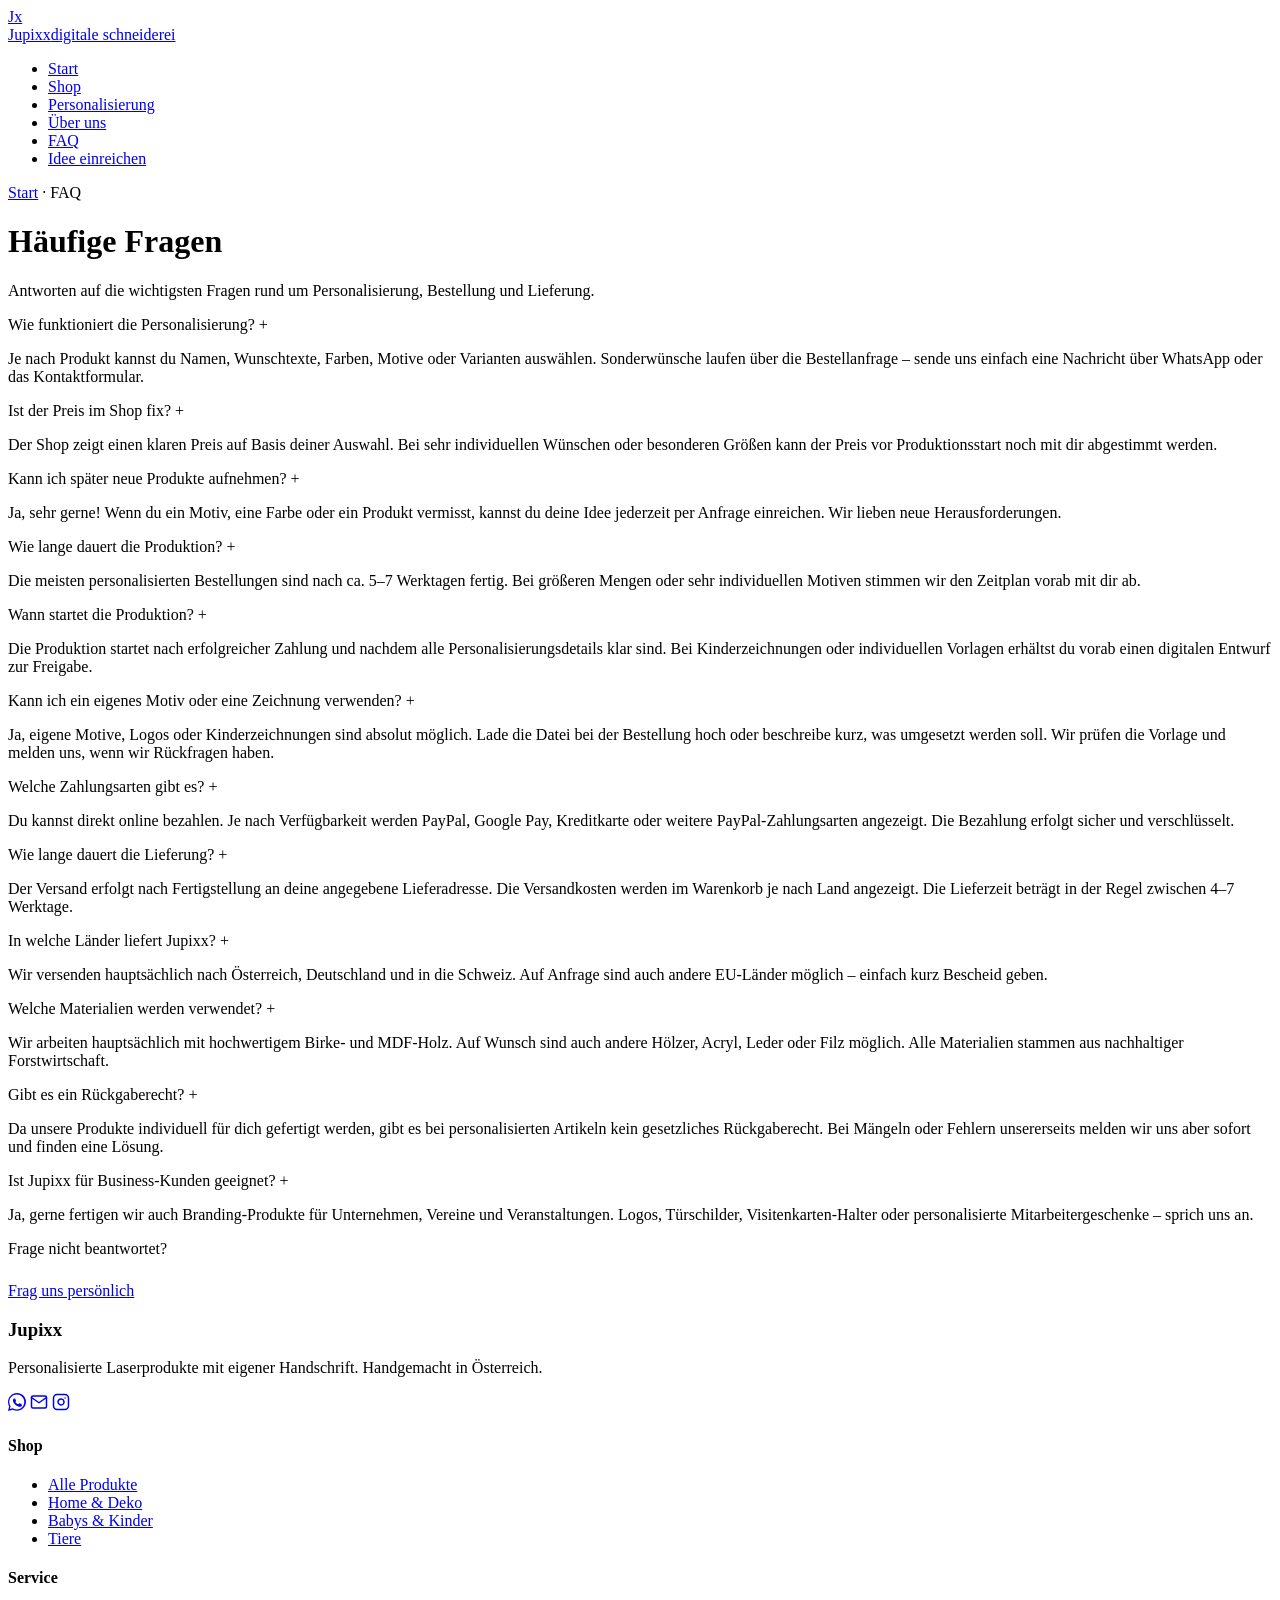
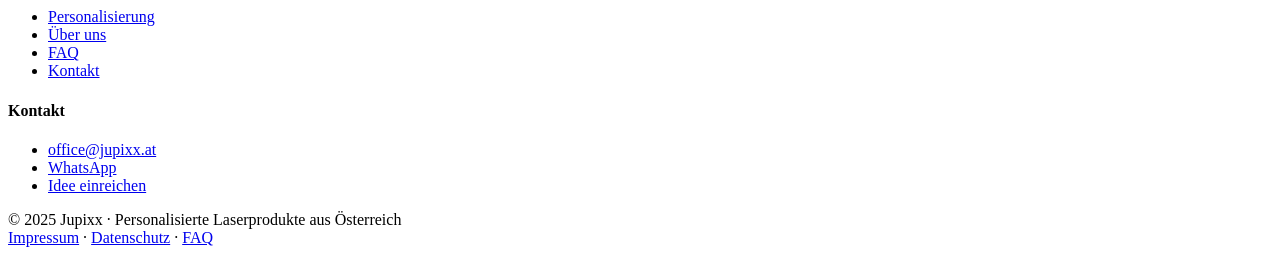
==== faq.html @ 0c846caf "Add files via upload" ====
<!DOCTYPE html>
<html lang="de">
<head>
  <meta charset="UTF-8">
  <meta name="viewport" content="width=device-width, initial-scale=1.0">
  <title>FAQ · Jupixx | Häufige Fragen</title>
  <meta name="description" content="Häufig gestellte Fragen zu Jupixx: Personalisierung, Lieferzeit, Zahlung, Materialien und mehr.">
  <meta name="theme-color" content="#2A1F18">
  <link rel="preconnect" href="https://fonts.googleapis.com">
  <link rel="preconnect" href="https://fonts.gstatic.com" crossorigin>
  <link href="https://fonts.googleapis.com/css2?family=Playfair+Display:wght@400;500;600;700&family=Inter:wght@300;400;500;600;700&family=Caveat:wght@400;500;600;700&display=swap" rel="stylesheet">
  <link rel="stylesheet" href="css/style.css">
  <link rel="icon" type="image/svg+xml" href="data:image/svg+xml,%3Csvg xmlns='http://www.w3.org/2000/svg' viewBox='0 0 64 64'%3E%3Crect width='64' height='64' rx='14' fill='%233D2817'/%3E%3Ctext x='50%25' y='54%25' font-family='Georgia,serif' font-size='32' font-weight='700' fill='%23F5EFE6' text-anchor='middle' dominant-baseline='middle'%3EJx%3C/text%3E%3C/svg%3E">
</head>
<body>

  <nav class="navbar">
    <div class="nav-container">
      <a href="index.html" class="nav-logo">
        <div class="nav-logo-mark">Jx</div>
        <div class="nav-logo-text"><span>Jupixx</span><span class="nav-logo-tag">digitale schneiderei</span></div>
      </a>
      <div class="nav-toggle"><span></span><span></span><span></span></div>
      <ul class="nav-links">
        <li><a href="index.html">Start</a></li>
        <li><a href="shop.html">Shop</a></li>
        <li><a href="personalisierung.html">Personalisierung</a></li>
        <li><a href="ueber-uns.html">Über uns</a></li>
        <li><a href="faq.html" class="active">FAQ</a></li>
        <li><a href="kontakt.html" class="nav-cta">Idee einreichen</a></li>
      </ul>
    </div>
  </nav>

  <header class="page-header">
    <div class="container">
      <div class="breadcrumb"><a href="index.html">Start</a> · <span>FAQ</span></div>
      <h1>Häufige Fragen</h1>
      <p class="lead">Antworten auf die wichtigsten Fragen rund um Personalisierung, Bestellung und Lieferung.</p>
    </div>
  </header>

  <section>
    <div class="container-sm">
      <div class="faq-list">

        <div class="faq-item active reveal">
          <div class="faq-question">
            <span>Wie funktioniert die Personalisierung?</span>
            <span class="faq-icon">+</span>
          </div>
          <div class="faq-answer">
            <p>Je nach Produkt kannst du Namen, Wunschtexte, Farben, Motive oder Varianten auswählen. Sonderwünsche laufen über die Bestellanfrage – sende uns einfach eine Nachricht über WhatsApp oder das Kontaktformular.</p>
          </div>
        </div>

        <div class="faq-item reveal">
          <div class="faq-question">
            <span>Ist der Preis im Shop fix?</span>
            <span class="faq-icon">+</span>
          </div>
          <div class="faq-answer">
            <p>Der Shop zeigt einen klaren Preis auf Basis deiner Auswahl. Bei sehr individuellen Wünschen oder besonderen Größen kann der Preis vor Produktionsstart noch mit dir abgestimmt werden.</p>
          </div>
        </div>

        <div class="faq-item reveal">
          <div class="faq-question">
            <span>Kann ich später neue Produkte aufnehmen?</span>
            <span class="faq-icon">+</span>
          </div>
          <div class="faq-answer">
            <p>Ja, sehr gerne! Wenn du ein Motiv, eine Farbe oder ein Produkt vermisst, kannst du deine Idee jederzeit per Anfrage einreichen. Wir lieben neue Herausforderungen.</p>
          </div>
        </div>

        <div class="faq-item reveal">
          <div class="faq-question">
            <span>Wie lange dauert die Produktion?</span>
            <span class="faq-icon">+</span>
          </div>
          <div class="faq-answer">
            <p>Die meisten personalisierten Bestellungen sind nach ca. 5–7 Werktagen fertig. Bei größeren Mengen oder sehr individuellen Motiven stimmen wir den Zeitplan vorab mit dir ab.</p>
          </div>
        </div>

        <div class="faq-item reveal">
          <div class="faq-question">
            <span>Wann startet die Produktion?</span>
            <span class="faq-icon">+</span>
          </div>
          <div class="faq-answer">
            <p>Die Produktion startet nach erfolgreicher Zahlung und nachdem alle Personalisierungsdetails klar sind. Bei Kinderzeichnungen oder individuellen Vorlagen erhältst du vorab einen digitalen Entwurf zur Freigabe.</p>
          </div>
        </div>

        <div class="faq-item reveal">
          <div class="faq-question">
            <span>Kann ich ein eigenes Motiv oder eine Zeichnung verwenden?</span>
            <span class="faq-icon">+</span>
          </div>
          <div class="faq-answer">
            <p>Ja, eigene Motive, Logos oder Kinderzeichnungen sind absolut möglich. Lade die Datei bei der Bestellung hoch oder beschreibe kurz, was umgesetzt werden soll. Wir prüfen die Vorlage und melden uns, wenn wir Rückfragen haben.</p>
          </div>
        </div>

        <div class="faq-item reveal">
          <div class="faq-question">
            <span>Welche Zahlungsarten gibt es?</span>
            <span class="faq-icon">+</span>
          </div>
          <div class="faq-answer">
            <p>Du kannst direkt online bezahlen. Je nach Verfügbarkeit werden PayPal, Google Pay, Kreditkarte oder weitere PayPal-Zahlungsarten angezeigt. Die Bezahlung erfolgt sicher und verschlüsselt.</p>
          </div>
        </div>

        <div class="faq-item reveal">
          <div class="faq-question">
            <span>Wie lange dauert die Lieferung?</span>
            <span class="faq-icon">+</span>
          </div>
          <div class="faq-answer">
            <p>Der Versand erfolgt nach Fertigstellung an deine angegebene Lieferadresse. Die Versandkosten werden im Warenkorb je nach Land angezeigt. Die Lieferzeit beträgt in der Regel zwischen 4–7 Werktage.</p>
          </div>
        </div>

        <div class="faq-item reveal">
          <div class="faq-question">
            <span>In welche Länder liefert Jupixx?</span>
            <span class="faq-icon">+</span>
          </div>
          <div class="faq-answer">
            <p>Wir versenden hauptsächlich nach Österreich, Deutschland und in die Schweiz. Auf Anfrage sind auch andere EU-Länder möglich – einfach kurz Bescheid geben.</p>
          </div>
        </div>

        <div class="faq-item reveal">
          <div class="faq-question">
            <span>Welche Materialien werden verwendet?</span>
            <span class="faq-icon">+</span>
          </div>
          <div class="faq-answer">
            <p>Wir arbeiten hauptsächlich mit hochwertigem Birke- und MDF-Holz. Auf Wunsch sind auch andere Hölzer, Acryl, Leder oder Filz möglich. Alle Materialien stammen aus nachhaltiger Forstwirtschaft.</p>
          </div>
        </div>

        <div class="faq-item reveal">
          <div class="faq-question">
            <span>Gibt es ein Rückgaberecht?</span>
            <span class="faq-icon">+</span>
          </div>
          <div class="faq-answer">
            <p>Da unsere Produkte individuell für dich gefertigt werden, gibt es bei personalisierten Artikeln kein gesetzliches Rückgaberecht. Bei Mängeln oder Fehlern unsererseits melden wir uns aber sofort und finden eine Lösung.</p>
          </div>
        </div>

        <div class="faq-item reveal">
          <div class="faq-question">
            <span>Ist Jupixx für Business-Kunden geeignet?</span>
            <span class="faq-icon">+</span>
          </div>
          <div class="faq-answer">
            <p>Ja, gerne fertigen wir auch Branding-Produkte für Unternehmen, Vereine und Veranstaltungen. Logos, Türschilder, Visitenkarten-Halter oder personalisierte Mitarbeitergeschenke – sprich uns an.</p>
          </div>
        </div>

      </div>

      <div class="text-center mt-3">
        <p style="margin-bottom: 1.5rem;">Frage nicht beantwortet?</p>
        <a href="kontakt.html" class="btn btn-primary btn-icon">Frag uns persönlich</a>
      </div>
    </div>
  </section>

  <footer class="footer">
    <div class="container">
      <div class="footer-grid">
        <div class="footer-brand">
          <h3>Jupixx</h3>
          <p>Personalisierte Laserprodukte mit eigener Handschrift. Handgemacht in Österreich.</p>
          <div class="footer-social">
            <a href="https://wa.me/436706566867" aria-label="WhatsApp" target="_blank" rel="noopener"><svg width="18" height="18" viewBox="0 0 24 24" fill="currentColor"><path d="M17.5 14.5c-.3-.1-1.7-.8-1.9-.9-.3-.1-.5-.1-.7.1-.2.3-.7.9-.9 1.1-.2.2-.3.2-.6.1-1.5-.7-2.5-1.3-3.5-3-.3-.4.3-.4.8-1.3.1-.2 0-.4 0-.5 0-.1-.7-1.6-.9-2.2-.2-.5-.5-.5-.7-.5-.2 0-.4 0-.6 0-.2 0-.5.1-.8.4-.3.3-1 1-1 2.4 0 1.4 1 2.8 1.2 3 .1.2 2.1 3.2 5.1 4.5.7.3 1.3.5 1.7.6.7.2 1.3.2 1.8.1.6-.1 1.7-.7 1.9-1.4.2-.7.2-1.2.2-1.4-.1-.2-.3-.2-.5-.3zM12 0C5.4 0 0 5.4 0 12c0 2.1.5 4.1 1.5 5.9L0 24l6.3-1.6c1.7.9 3.7 1.4 5.7 1.4 6.6 0 12-5.4 12-12S18.6 0 12 0zm0 22c-1.9 0-3.7-.5-5.3-1.4l-.4-.2-3.9 1 1-3.8-.2-.4c-1-1.6-1.5-3.4-1.5-5.2 0-5.5 4.5-10 10-10 5.5 0 10 4.5 10 10s-4.5 10-10 10z"/></svg></a>
            <a href="mailto:office@jupixx.at" aria-label="E-Mail"><svg width="18" height="18" viewBox="0 0 24 24" fill="none" stroke="currentColor" stroke-width="2" stroke-linecap="round" stroke-linejoin="round"><path d="M4 4h16c1.1 0 2 .9 2 2v12c0 1.1-.9 2-2 2H4c-1.1 0-2-.9-2-2V6c0-1.1.9-2 2-2z"/><polyline points="22,6 12,13 2,6"/></svg></a>
            <a href="#" aria-label="Instagram"><svg width="18" height="18" viewBox="0 0 24 24" fill="none" stroke="currentColor" stroke-width="2" stroke-linecap="round" stroke-linejoin="round"><rect x="2" y="2" width="20" height="20" rx="5" ry="5"/><path d="M16 11.37A4 4 0 1 1 12.63 8 4 4 0 0 1 16 11.37z"/><line x1="17.5" y1="6.5" x2="17.51" y2="6.5"/></svg></a>
          </div>
        </div>
        <div><h4>Shop</h4><ul><li><a href="shop.html">Alle Produkte</a></li><li><a href="shop.html">Home & Deko</a></li><li><a href="shop.html">Babys & Kinder</a></li><li><a href="shop.html">Tiere</a></li></ul></div>
        <div><h4>Service</h4><ul><li><a href="personalisierung.html">Personalisierung</a></li><li><a href="ueber-uns.html">Über uns</a></li><li><a href="faq.html">FAQ</a></li><li><a href="kontakt.html">Kontakt</a></li></ul></div>
        <div><h4>Kontakt</h4><ul><li><a href="mailto:office@jupixx.at">office@jupixx.at</a></li><li><a href="https://wa.me/436706566867" target="_blank" rel="noopener">WhatsApp</a></li><li><a href="kontakt.html">Idee einreichen</a></li></ul></div>
      </div>
      <div class="footer-bottom">
        <div>© 2025 Jupixx · Personalisierte Laserprodukte aus Österreich</div>
        <div><a href="#">Impressum</a> · <a href="#">Datenschutz</a> · <a href="faq.html">FAQ</a></div>
      </div>
    </div>
  </footer>

  <script src="js/main.js"></script>
</body>
</html>
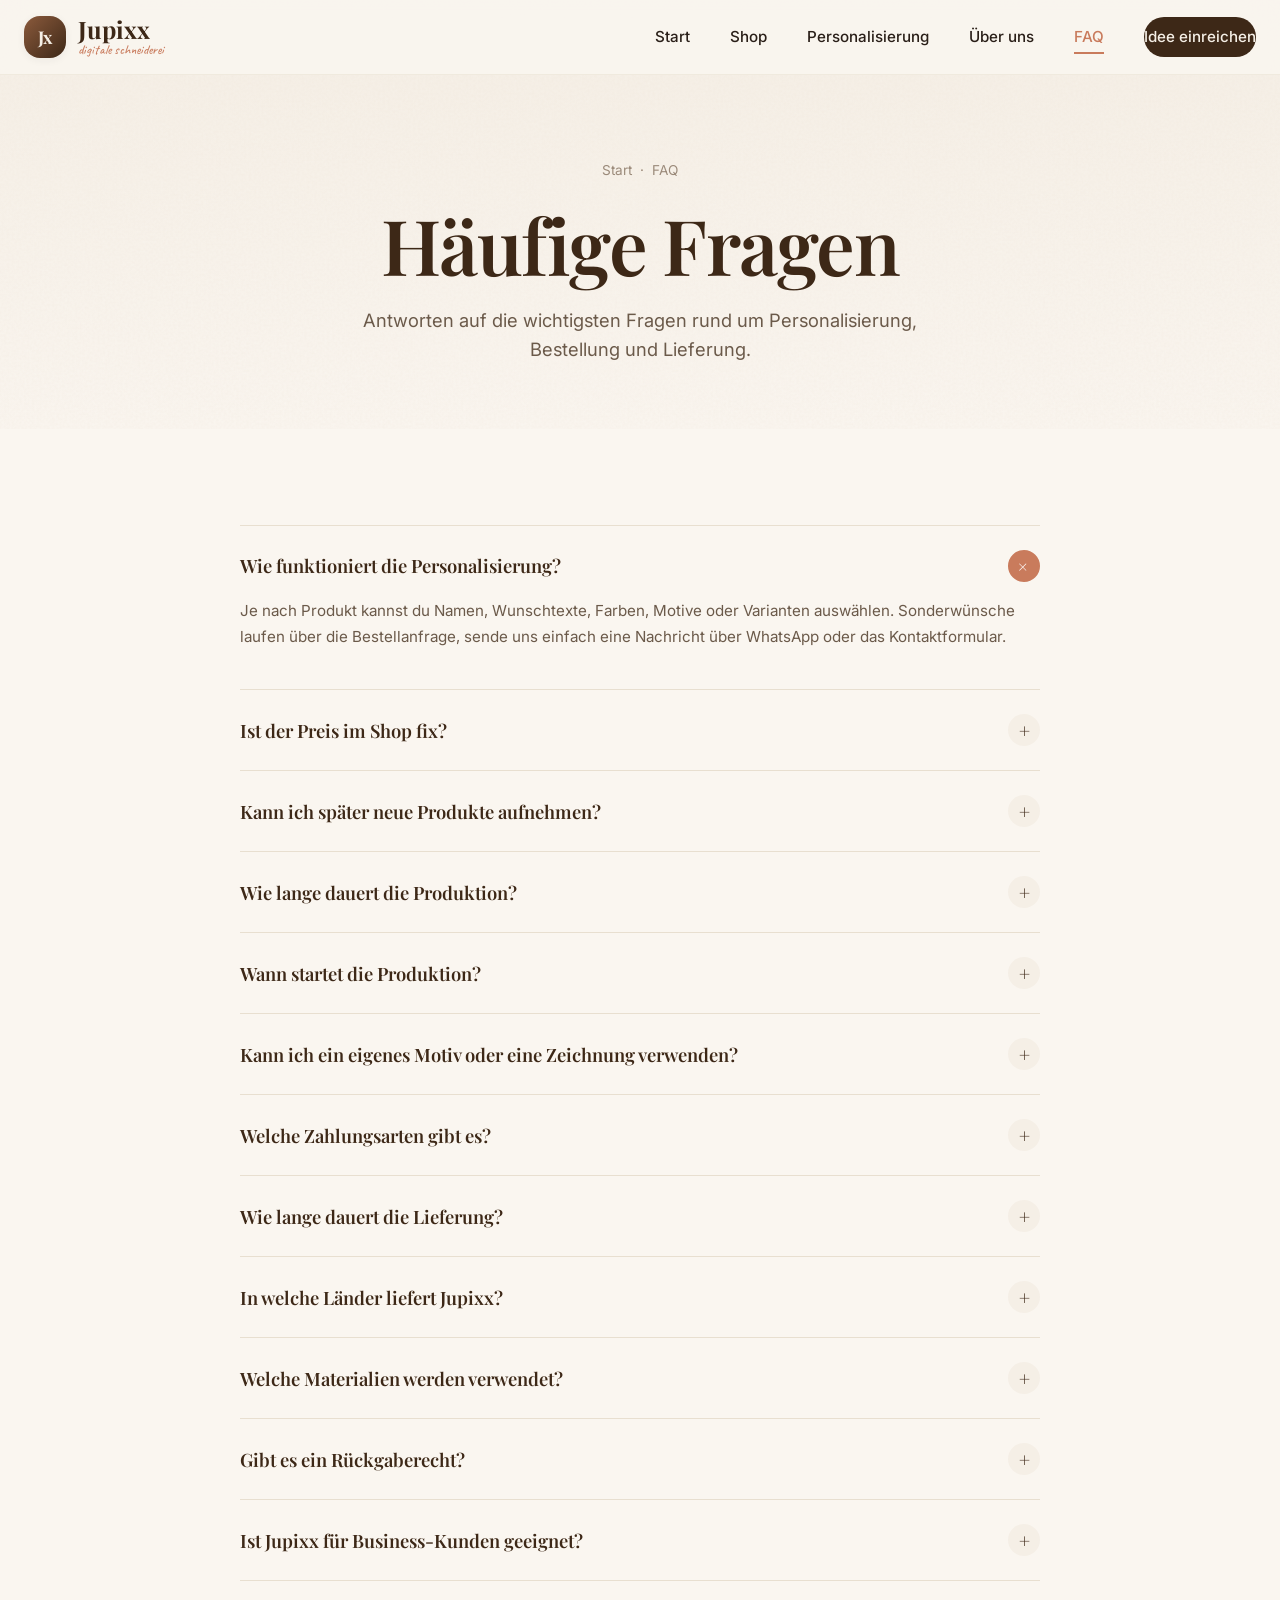
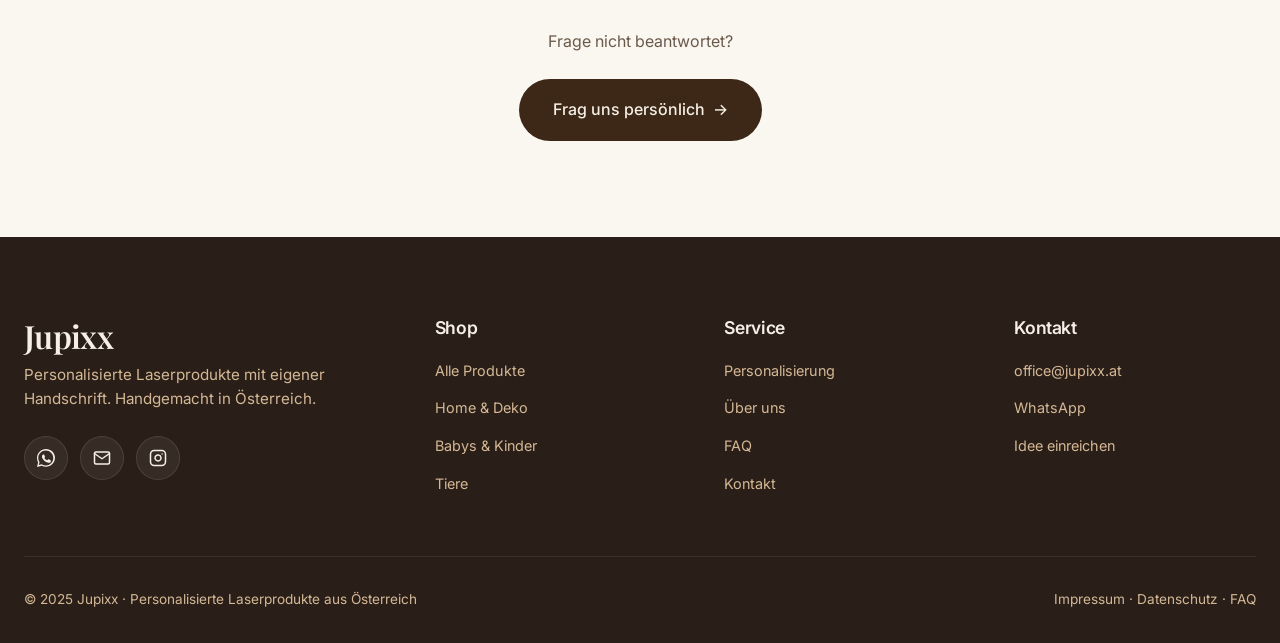
==== commit 90413366: "Add files via upload" ====
--- a/faq.html
+++ b/faq.html
@@ -9,7 +9,7 @@
   <link rel="preconnect" href="https://fonts.googleapis.com">
   <link rel="preconnect" href="https://fonts.gstatic.com" crossorigin>
   <link href="https://fonts.googleapis.com/css2?family=Playfair+Display:wght@400;500;600;700&family=Inter:wght@300;400;500;600;700&family=Caveat:wght@400;500;600;700&display=swap" rel="stylesheet">
-  <link rel="stylesheet" href="css/style.css">
+  <link rel="stylesheet" href="style.css">
   <link rel="icon" type="image/svg+xml" href="data:image/svg+xml,%3Csvg xmlns='http://www.w3.org/2000/svg' viewBox='0 0 64 64'%3E%3Crect width='64' height='64' rx='14' fill='%233D2817'/%3E%3Ctext x='50%25' y='54%25' font-family='Georgia,serif' font-size='32' font-weight='700' fill='%23F5EFE6' text-anchor='middle' dominant-baseline='middle'%3EJx%3C/text%3E%3C/svg%3E">
 </head>
 <body>
@@ -50,7 +50,7 @@
             <span class="faq-icon">+</span>
           </div>
           <div class="faq-answer">
-            <p>Je nach Produkt kannst du Namen, Wunschtexte, Farben, Motive oder Varianten auswählen. Sonderwünsche laufen über die Bestellanfrage – sende uns einfach eine Nachricht über WhatsApp oder das Kontaktformular.</p>
+            <p>Je nach Produkt kannst du Namen, Wunschtexte, Farben, Motive oder Varianten auswählen. Sonderwünsche laufen über die Bestellanfrage, sende uns einfach eine Nachricht über WhatsApp oder das Kontaktformular.</p>
           </div>
         </div>
 
@@ -80,7 +80,7 @@
             <span class="faq-icon">+</span>
           </div>
           <div class="faq-answer">
-            <p>Die meisten personalisierten Bestellungen sind nach ca. 5–7 Werktagen fertig. Bei größeren Mengen oder sehr individuellen Motiven stimmen wir den Zeitplan vorab mit dir ab.</p>
+            <p>Die meisten personalisierten Bestellungen sind nach ca. 5 bis 7 Werktagen fertig. Bei größeren Mengen oder sehr individuellen Motiven stimmen wir den Zeitplan vorab mit dir ab.</p>
           </div>
         </div>
 
@@ -120,7 +120,7 @@
             <span class="faq-icon">+</span>
           </div>
           <div class="faq-answer">
-            <p>Der Versand erfolgt nach Fertigstellung an deine angegebene Lieferadresse. Die Versandkosten werden im Warenkorb je nach Land angezeigt. Die Lieferzeit beträgt in der Regel zwischen 4–7 Werktage.</p>
+            <p>Der Versand erfolgt nach Fertigstellung an deine angegebene Lieferadresse. Die Versandkosten werden im Warenkorb je nach Land angezeigt. Die Lieferzeit beträgt in der Regel zwischen 4 bis 7 Werktage.</p>
           </div>
         </div>
 
@@ -130,7 +130,7 @@
             <span class="faq-icon">+</span>
           </div>
           <div class="faq-answer">
-            <p>Wir versenden hauptsächlich nach Österreich, Deutschland und in die Schweiz. Auf Anfrage sind auch andere EU-Länder möglich – einfach kurz Bescheid geben.</p>
+            <p>Wir versenden hauptsächlich nach Österreich, Deutschland und in die Schweiz. Auf Anfrage sind auch andere EU-Länder möglich, einfach kurz Bescheid geben.</p>
           </div>
         </div>
 
@@ -160,7 +160,7 @@
             <span class="faq-icon">+</span>
           </div>
           <div class="faq-answer">
-            <p>Ja, gerne fertigen wir auch Branding-Produkte für Unternehmen, Vereine und Veranstaltungen. Logos, Türschilder, Visitenkarten-Halter oder personalisierte Mitarbeitergeschenke – sprich uns an.</p>
+            <p>Ja, gerne fertigen wir auch Branding-Produkte für Unternehmen, Vereine und Veranstaltungen. Logos, Türschilder, Visitenkarten-Halter oder personalisierte Mitarbeitergeschenke, sprich uns an.</p>
           </div>
         </div>
 
@@ -196,6 +196,6 @@
     </div>
   </footer>
 
-  <script src="js/main.js"></script>
+  <script src="main.js"></script>
 </body>
 </html>
--- a/style.css
+++ b/style.css
@@ -0,0 +1,1897 @@
+/* ===========================================
+   JUPIXX RELAUNCH 2025 - Design System
+   =========================================== */
+
+:root {
+  /* Farbpalette */
+  --color-bg: #FAF6F0;
+  --color-bg-warm: #F5EFE6;
+  --color-bg-dark: #2A1F18;
+  --color-wood: #8B5A3C;
+  --color-wood-dark: #3D2817;
+  --color-wood-light: #D4B896;
+  --color-accent: #C97B5C;
+  --color-accent-dark: #A85E42;
+  --color-sage: #7D8B6A;
+  --color-cream: #F5EFE6;
+  --color-text: #2A1F18;
+  --color-text-soft: #6B5A4A;
+  --color-text-muted: #9B8A7A;
+  --color-border: #E8DFD0;
+  --color-white: #FFFFFF;
+
+  /* Typografie */
+  --font-display: 'Playfair Display', Georgia, serif;
+  --font-body: 'Inter', -apple-system, BlinkMacSystemFont, sans-serif;
+  --font-hand: 'Caveat', cursive;
+
+  /* Spacing */
+  --space-xs: 0.5rem;
+  --space-sm: 1rem;
+  --space-md: 2rem;
+  --space-lg: 4rem;
+  --space-xl: 6rem;
+  --space-2xl: 8rem;
+
+  /* Effekte */
+  --shadow-sm: 0 2px 8px rgba(42, 31, 24, 0.06);
+  --shadow-md: 0 8px 24px rgba(42, 31, 24, 0.10);
+  --shadow-lg: 0 16px 48px rgba(42, 31, 24, 0.15);
+  --shadow-xl: 0 24px 64px rgba(42, 31, 24, 0.20);
+
+  --radius-sm: 8px;
+  --radius-md: 16px;
+  --radius-lg: 24px;
+  --radius-full: 999px;
+
+  --transition: 0.4s cubic-bezier(0.4, 0, 0.2, 1);
+  --transition-fast: 0.2s cubic-bezier(0.4, 0, 0.2, 1);
+  --transition-slow: 0.8s cubic-bezier(0.4, 0, 0.2, 1);
+}
+
+/* ===========================================
+   RESET & BASE
+   =========================================== */
+*, *::before, *::after {
+  box-sizing: border-box;
+  margin: 0;
+  padding: 0;
+}
+
+html {
+  scroll-behavior: smooth;
+  -webkit-font-smoothing: antialiased;
+  -moz-osx-font-smoothing: grayscale;
+}
+
+body {
+  font-family: var(--font-body);
+  font-size: 16px;
+  line-height: 1.6;
+  color: var(--color-text);
+  background: var(--color-bg);
+  overflow-x: hidden;
+}
+
+img {
+  max-width: 100%;
+  height: auto;
+  display: block;
+}
+
+a {
+  color: inherit;
+  text-decoration: none;
+  transition: color var(--transition-fast);
+}
+
+button {
+  font-family: inherit;
+  cursor: pointer;
+  border: none;
+  background: none;
+}
+
+/* ===========================================
+   TYPOGRAFIE
+   =========================================== */
+h1, h2, h3, h4, h5, h6 {
+  font-family: var(--font-display);
+  font-weight: 600;
+  line-height: 1.2;
+  letter-spacing: -0.02em;
+  color: var(--color-wood-dark);
+}
+
+h1 { font-size: clamp(2.5rem, 6vw, 5rem); }
+h2 { font-size: clamp(2rem, 4vw, 3.5rem); }
+h3 { font-size: clamp(1.5rem, 2.5vw, 2.25rem); }
+h4 { font-size: clamp(1.25rem, 2vw, 1.75rem); }
+
+p {
+  margin-bottom: 1rem;
+  color: var(--color-text-soft);
+}
+
+.text-hand {
+  font-family: var(--font-hand);
+  font-weight: 500;
+  color: var(--color-accent);
+}
+
+.text-accent { color: var(--color-accent); }
+.text-sage { color: var(--color-sage); }
+
+/* ===========================================
+   LAYOUT
+   =========================================== */
+.container {
+  max-width: 1280px;
+  margin: 0 auto;
+  padding: 0 1.5rem;
+}
+
+.container-sm {
+  max-width: 880px;
+  margin: 0 auto;
+  padding: 0 1.5rem;
+}
+
+section {
+  padding: var(--space-xl) 0;
+}
+
+@media (max-width: 768px) {
+  section {
+    padding: var(--space-lg) 0;
+  }
+}
+
+/* ===========================================
+   NAVIGATION
+   =========================================== */
+.navbar {
+  position: fixed;
+  top: 0;
+  left: 0;
+  right: 0;
+  z-index: 100;
+  background: rgba(250, 246, 240, 0.85);
+  backdrop-filter: blur(20px);
+  -webkit-backdrop-filter: blur(20px);
+  border-bottom: 1px solid rgba(232, 223, 208, 0.5);
+  transition: all var(--transition);
+}
+
+.navbar.scrolled {
+  background: rgba(250, 246, 240, 0.95);
+  box-shadow: var(--shadow-sm);
+}
+
+.nav-container {
+  max-width: 1280px;
+  margin: 0 auto;
+  padding: 1rem 1.5rem;
+  display: flex;
+  align-items: center;
+  justify-content: space-between;
+}
+
+.nav-logo {
+  display: flex;
+  align-items: center;
+  gap: 0.75rem;
+  font-family: var(--font-display);
+  font-size: 1.5rem;
+  font-weight: 700;
+  color: var(--color-wood-dark);
+}
+
+.nav-logo-mark {
+  width: 42px;
+  height: 42px;
+  background: linear-gradient(135deg, var(--color-wood) 0%, var(--color-wood-dark) 100%);
+  border-radius: var(--radius-md);
+  display: flex;
+  align-items: center;
+  justify-content: center;
+  color: var(--color-cream);
+  font-weight: 700;
+  font-size: 1.1rem;
+  letter-spacing: -0.02em;
+  box-shadow: var(--shadow-sm);
+  transition: transform var(--transition);
+}
+
+.nav-logo:hover .nav-logo-mark {
+  transform: rotate(-6deg) scale(1.05);
+}
+
+.nav-logo-text {
+  display: flex;
+  flex-direction: column;
+  line-height: 1;
+}
+
+.nav-logo-tag {
+  font-family: var(--font-hand);
+  font-size: 0.85rem;
+  color: var(--color-accent);
+  font-weight: 500;
+  margin-top: 2px;
+}
+
+.nav-links {
+  display: flex;
+  align-items: center;
+  gap: 2.5rem;
+  list-style: none;
+}
+
+.nav-links a {
+  font-size: 0.95rem;
+  font-weight: 500;
+  color: var(--color-text);
+  position: relative;
+  padding: 0.5rem 0;
+}
+
+.nav-links a::after {
+  content: '';
+  position: absolute;
+  bottom: 0;
+  left: 0;
+  width: 0;
+  height: 2px;
+  background: var(--color-accent);
+  transition: width var(--transition);
+}
+
+.nav-links a:hover,
+.nav-links a.active {
+  color: var(--color-accent);
+}
+
+.nav-links a:hover::after,
+.nav-links a.active::after {
+  width: 100%;
+}
+
+.nav-cta {
+  display: inline-flex;
+  align-items: center;
+  gap: 0.5rem;
+  padding: 0.75rem 1.5rem;
+  background: var(--color-wood-dark);
+  color: var(--color-cream) !important;
+  border-radius: var(--radius-full);
+  font-size: 0.9rem;
+  font-weight: 500;
+  transition: all var(--transition);
+}
+
+.nav-cta::after {
+  display: none !important;
+}
+
+.nav-cta:hover {
+  background: var(--color-accent);
+  transform: translateY(-2px);
+  box-shadow: var(--shadow-md);
+}
+
+.nav-toggle {
+  display: none;
+  width: 44px;
+  height: 44px;
+  margin-right: -8px;
+  flex-direction: column;
+  align-items: center;
+  justify-content: center;
+  gap: 6px;
+  cursor: pointer;
+}
+
+.nav-toggle span {
+  display: block;
+  width: 26px;
+  height: 2px;
+  background: var(--color-wood-dark);
+  transition: all var(--transition);
+}
+
+.nav-toggle.active span:nth-child(1) {
+  transform: translateY(8px) rotate(45deg);
+}
+.nav-toggle.active span:nth-child(2) {
+  opacity: 0;
+}
+.nav-toggle.active span:nth-child(3) {
+  transform: translateY(-8px) rotate(-45deg);
+}
+
+@media (max-width: 900px) {
+  .nav-toggle {
+    display: flex;
+  }
+  .nav-links {
+    position: fixed;
+    top: 76px;
+    left: 0;
+    right: 0;
+    background: var(--color-bg);
+    flex-direction: column;
+    align-items: stretch;
+    padding: 1rem 1.5rem 1.5rem;
+    gap: 0.25rem;
+    border-bottom: 1px solid var(--color-border);
+    box-shadow: var(--shadow-md);
+    max-height: calc(100svh - 76px);
+    overflow-y: auto;
+    transform: translateY(-150%);
+    transition: transform var(--transition);
+  }
+  .nav-links.active {
+    transform: translateY(0);
+  }
+  .nav-links li {
+    width: 100%;
+  }
+  .nav-links a {
+    display: flex;
+    align-items: center;
+    width: 100%;
+    padding: 0.85rem 0.25rem;
+    font-size: 1.05rem;
+  }
+  .nav-links a::after {
+    display: none;
+  }
+  .nav-links .nav-cta {
+    margin-top: 0.5rem;
+    justify-content: center;
+    padding: 0.95rem 1.5rem;
+  }
+}
+
+/* ===========================================
+   BUTTONS
+   =========================================== */
+.btn {
+  display: inline-flex;
+  align-items: center;
+  justify-content: center;
+  gap: 0.5rem;
+  padding: 1rem 2rem;
+  font-size: 1rem;
+  font-weight: 500;
+  border-radius: var(--radius-full);
+  transition: all var(--transition);
+  cursor: pointer;
+  white-space: nowrap;
+  border: 2px solid transparent;
+}
+
+.btn-primary {
+  background: var(--color-wood-dark);
+  color: var(--color-cream);
+}
+
+.btn-primary:hover {
+  background: var(--color-accent);
+  transform: translateY(-2px);
+  box-shadow: var(--shadow-md);
+}
+
+.btn-secondary {
+  background: transparent;
+  color: var(--color-wood-dark);
+  border-color: var(--color-wood-dark);
+}
+
+.btn-secondary:hover {
+  background: var(--color-wood-dark);
+  color: var(--color-cream);
+  transform: translateY(-2px);
+}
+
+.btn-accent {
+  background: var(--color-accent);
+  color: var(--color-white);
+}
+
+.btn-accent:hover {
+  background: var(--color-accent-dark);
+  transform: translateY(-2px);
+  box-shadow: var(--shadow-md);
+}
+
+.btn-icon::after {
+  content: '→';
+  transition: transform var(--transition);
+}
+
+.btn-icon:hover::after {
+  transform: translateX(4px);
+}
+
+/* ===========================================
+   HERO
+   =========================================== */
+.hero {
+  position: relative;
+  min-height: 100vh;
+  /* svh nimmt die mobile Browserleiste korrekt mit ein */
+  min-height: 100svh;
+  display: flex;
+  align-items: center;
+  padding: 8rem 0 4rem;
+  overflow: hidden;
+}
+
+.hero-bg {
+  position: absolute;
+  inset: 0;
+  background:
+    radial-gradient(ellipse at 20% 20%, rgba(201, 123, 92, 0.08) 0%, transparent 50%),
+    radial-gradient(ellipse at 80% 80%, rgba(125, 139, 106, 0.08) 0%, transparent 50%),
+    linear-gradient(180deg, var(--color-bg) 0%, var(--color-bg-warm) 100%);
+  z-index: -1;
+}
+
+.hero-grain {
+  position: absolute;
+  inset: 0;
+  opacity: 0.4;
+  z-index: -1;
+  background-image:
+    url("data:image/svg+xml,%3Csvg viewBox='0 0 200 200' xmlns='http://www.w3.org/2000/svg'%3E%3Cfilter id='n'%3E%3CfeTurbulence type='fractalNoise' baseFrequency='0.85' numOctaves='3' seed='2'/%3E%3CfeColorMatrix values='0 0 0 0 0.55 0 0 0 0 0.35 0 0 0 0 0.22 0 0 0 0.15 0'/%3E%3C/filter%3E%3Crect width='100%25' height='100%25' filter='url(%23n)'/%3E%3C/svg%3E");
+}
+
+.hero-content {
+  display: grid;
+  grid-template-columns: 1.1fr 0.9fr;
+  gap: 4rem;
+  align-items: center;
+}
+
+@media (max-width: 900px) {
+  .hero-content {
+    grid-template-columns: 1fr;
+    gap: 3rem;
+  }
+}
+
+.hero-badge {
+  display: inline-flex;
+  align-items: center;
+  gap: 0.5rem;
+  padding: 0.5rem 1rem;
+  background: rgba(201, 123, 92, 0.1);
+  border: 1px solid rgba(201, 123, 92, 0.2);
+  border-radius: var(--radius-full);
+  font-size: 0.85rem;
+  color: var(--color-accent-dark);
+  font-weight: 500;
+  margin-bottom: 1.5rem;
+}
+
+.hero-badge-dot {
+  width: 6px;
+  height: 6px;
+  background: var(--color-accent);
+  border-radius: 50%;
+  animation: pulse 2s ease-in-out infinite;
+}
+
+@keyframes pulse {
+  0%, 100% { opacity: 1; transform: scale(1); }
+  50% { opacity: 0.6; transform: scale(1.3); }
+}
+
+.hero-title {
+  font-size: clamp(2.5rem, 6vw, 4.5rem);
+  line-height: 1.05;
+  margin-bottom: 1.5rem;
+  font-weight: 600;
+}
+
+.hero-title .word-hand {
+  font-family: var(--font-hand);
+  color: var(--color-accent);
+  font-weight: 500;
+  font-size: 1.15em;
+  display: inline-block;
+  transform: rotate(-3deg);
+}
+
+.hero-subtitle {
+  font-size: 1.2rem;
+  color: var(--color-text-soft);
+  margin-bottom: 2.5rem;
+  max-width: 540px;
+  line-height: 1.6;
+}
+
+.hero-actions {
+  display: flex;
+  gap: 1rem;
+  flex-wrap: wrap;
+  margin-bottom: 3rem;
+}
+
+.hero-stats {
+  display: flex;
+  gap: 3rem;
+  flex-wrap: wrap;
+}
+
+.stat-item {
+  display: flex;
+  flex-direction: column;
+}
+
+.stat-num {
+  font-family: var(--font-display);
+  font-size: 2rem;
+  color: var(--color-wood-dark);
+  font-weight: 700;
+}
+
+.stat-label {
+  font-size: 0.85rem;
+  color: var(--color-text-muted);
+  text-transform: uppercase;
+  letter-spacing: 0.08em;
+}
+
+/* HERO VISUAL */
+.hero-visual {
+  position: relative;
+  aspect-ratio: 4/5;
+  max-width: 480px;
+  justify-self: end;
+}
+
+@media (max-width: 900px) {
+  .hero-visual {
+    justify-self: center;
+    width: 100%;
+  }
+}
+
+.hero-card {
+  position: absolute;
+  border-radius: var(--radius-lg);
+  overflow: hidden;
+  box-shadow: var(--shadow-lg);
+  transition: transform var(--transition-slow);
+}
+
+.hero-card-1 {
+  top: 0;
+  left: 0;
+  width: 65%;
+  aspect-ratio: 3/4;
+  z-index: 2;
+  animation: floatA 8s ease-in-out infinite;
+}
+
+.hero-card-2 {
+  top: 15%;
+  right: 0;
+  width: 55%;
+  aspect-ratio: 1/1;
+  z-index: 1;
+  animation: floatB 10s ease-in-out infinite;
+}
+
+.hero-card-3 {
+  bottom: 0;
+  left: 18%;
+  width: 50%;
+  aspect-ratio: 4/3;
+  z-index: 3;
+  animation: floatC 9s ease-in-out infinite;
+}
+
+@keyframes floatA {
+  0%, 100% { transform: translateY(0) rotate(-2deg); }
+  50% { transform: translateY(-12px) rotate(-3deg); }
+}
+@keyframes floatB {
+  0%, 100% { transform: translateY(0) rotate(3deg); }
+  50% { transform: translateY(-16px) rotate(4deg); }
+}
+@keyframes floatC {
+  0%, 100% { transform: translateY(0) rotate(-1deg); }
+  50% { transform: translateY(-10px) rotate(0deg); }
+}
+
+.hero-card svg {
+  width: 100%;
+  height: 100%;
+}
+
+.hero-decoration {
+  position: absolute;
+  font-family: var(--font-hand);
+  color: var(--color-accent);
+  font-size: 1.5rem;
+  font-weight: 500;
+}
+
+.hero-decoration-1 {
+  top: -10%;
+  right: 10%;
+  transform: rotate(8deg);
+}
+
+.hero-decoration-2 {
+  bottom: -5%;
+  left: -5%;
+  transform: rotate(-6deg);
+}
+
+.hero-arrow {
+  width: 60px;
+  height: 60px;
+  position: absolute;
+  color: var(--color-accent);
+}
+
+/* ===========================================
+   SECTION HEADINGS
+   =========================================== */
+.section-header {
+  text-align: center;
+  max-width: 720px;
+  margin: 0 auto var(--space-lg);
+}
+
+.section-eyebrow {
+  display: inline-block;
+  font-family: var(--font-hand);
+  color: var(--color-accent);
+  font-size: 1.4rem;
+  margin-bottom: 0.5rem;
+}
+
+.section-title {
+  margin-bottom: 1rem;
+}
+
+.section-subtitle {
+  font-size: 1.1rem;
+  color: var(--color-text-soft);
+}
+
+/* ===========================================
+   FEATURES (3-step Process)
+   =========================================== */
+.features {
+  background: var(--color-bg);
+  position: relative;
+}
+
+.features-grid {
+  display: grid;
+  grid-template-columns: repeat(3, 1fr);
+  gap: 2rem;
+}
+
+@media (max-width: 900px) {
+  .features-grid {
+    grid-template-columns: 1fr;
+  }
+}
+
+.feature-card {
+  position: relative;
+  padding: 2.5rem 2rem;
+  background: var(--color-white);
+  border-radius: var(--radius-lg);
+  border: 1px solid var(--color-border);
+  transition: all var(--transition);
+  overflow: hidden;
+}
+
+.feature-card::before {
+  content: '';
+  position: absolute;
+  inset: 0;
+  background: linear-gradient(135deg, transparent 60%, rgba(201, 123, 92, 0.05) 100%);
+  opacity: 0;
+  transition: opacity var(--transition);
+}
+
+.feature-card:hover {
+  transform: translateY(-8px);
+  box-shadow: var(--shadow-lg);
+  border-color: var(--color-accent);
+}
+
+.feature-card:hover::before {
+  opacity: 1;
+}
+
+.feature-num {
+  font-family: var(--font-display);
+  font-size: 4rem;
+  font-weight: 700;
+  color: var(--color-wood-light);
+  line-height: 1;
+  margin-bottom: 1rem;
+  opacity: 0.6;
+}
+
+.feature-icon {
+  width: 56px;
+  height: 56px;
+  background: linear-gradient(135deg, var(--color-accent) 0%, var(--color-accent-dark) 100%);
+  border-radius: var(--radius-md);
+  display: flex;
+  align-items: center;
+  justify-content: center;
+  color: var(--color-white);
+  margin-bottom: 1.5rem;
+  box-shadow: var(--shadow-sm);
+  transition: transform var(--transition);
+}
+
+.feature-card:hover .feature-icon {
+  transform: scale(1.08) rotate(-5deg);
+}
+
+.feature-title {
+  margin-bottom: 1rem;
+  font-size: 1.5rem;
+}
+
+.feature-desc {
+  color: var(--color-text-soft);
+  font-size: 0.95rem;
+}
+
+/* ===========================================
+   PRODUCTS GRID
+   =========================================== */
+.products {
+  background: var(--color-bg-warm);
+}
+
+.products-filter {
+  display: flex;
+  gap: 0.75rem;
+  justify-content: center;
+  flex-wrap: wrap;
+  margin-bottom: 3rem;
+}
+
+.filter-btn {
+  display: inline-flex;
+  align-items: center;
+  min-height: 44px;
+  padding: 0.5rem 1.25rem;
+  background: var(--color-white);
+  border: 1px solid var(--color-border);
+  border-radius: var(--radius-full);
+  font-size: 0.9rem;
+  color: var(--color-text);
+  cursor: pointer;
+  transition: all var(--transition-fast);
+}
+
+.filter-btn:hover {
+  border-color: var(--color-accent);
+  color: var(--color-accent);
+}
+
+.filter-btn.active {
+  background: var(--color-wood-dark);
+  color: var(--color-cream);
+  border-color: var(--color-wood-dark);
+}
+
+.products-grid {
+  display: grid;
+  grid-template-columns: repeat(auto-fill, minmax(260px, 1fr));
+  gap: 2rem;
+}
+
+.product-card {
+  background: var(--color-white);
+  border-radius: var(--radius-lg);
+  overflow: hidden;
+  border: 1px solid var(--color-border);
+  transition: all var(--transition);
+  position: relative;
+  cursor: pointer;
+}
+
+.product-card:hover {
+  transform: translateY(-6px);
+  box-shadow: var(--shadow-lg);
+  border-color: var(--color-wood-light);
+}
+
+.product-image {
+  position: relative;
+  aspect-ratio: 4/3;
+  overflow: hidden;
+  background: linear-gradient(135deg, var(--color-bg-warm), var(--color-wood-light));
+}
+
+.product-image svg {
+  width: 100%;
+  height: 100%;
+  transition: transform var(--transition-slow);
+}
+
+.product-card:hover .product-image svg {
+  transform: scale(1.06);
+}
+
+.product-badge {
+  position: absolute;
+  top: 1rem;
+  left: 1rem;
+  padding: 0.3rem 0.75rem;
+  background: rgba(255, 255, 255, 0.95);
+  border-radius: var(--radius-full);
+  font-size: 0.75rem;
+  font-weight: 500;
+  color: var(--color-wood-dark);
+  backdrop-filter: blur(10px);
+}
+
+.product-fav {
+  position: absolute;
+  top: 1rem;
+  right: 1rem;
+  width: 44px;
+  height: 44px;
+  background: rgba(255, 255, 255, 0.95);
+  border-radius: 50%;
+  display: flex;
+  align-items: center;
+  justify-content: center;
+  color: var(--color-text-muted);
+  font-size: 1rem;
+  backdrop-filter: blur(10px);
+  transition: all var(--transition-fast);
+  z-index: 2;
+}
+
+.product-fav:hover {
+  background: var(--color-accent);
+  color: var(--color-white);
+  transform: scale(1.1);
+}
+
+.product-fav.active {
+  color: var(--color-accent);
+}
+
+.product-info {
+  padding: 1.25rem 1.5rem 1.5rem;
+}
+
+.product-category {
+  font-size: 0.75rem;
+  color: var(--color-text-muted);
+  text-transform: uppercase;
+  letter-spacing: 0.08em;
+  margin-bottom: 0.25rem;
+}
+
+.product-title {
+  font-family: var(--font-display);
+  font-size: 1.25rem;
+  margin-bottom: 0.75rem;
+  color: var(--color-wood-dark);
+}
+
+.product-desc {
+  font-size: 0.85rem;
+  color: var(--color-text-soft);
+  margin-bottom: 1rem;
+  display: -webkit-box;
+  -webkit-line-clamp: 2;
+  -webkit-box-orient: vertical;
+  overflow: hidden;
+}
+
+.product-footer {
+  display: flex;
+  align-items: center;
+  justify-content: space-between;
+}
+
+.product-price {
+  font-family: var(--font-display);
+  font-size: 1.35rem;
+  font-weight: 700;
+  color: var(--color-wood-dark);
+}
+
+.product-price-from {
+  font-size: 0.7rem;
+  color: var(--color-text-muted);
+  font-family: var(--font-body);
+  font-weight: 400;
+}
+
+.product-btn {
+  display: inline-flex;
+  align-items: center;
+  min-height: 40px;
+  padding: 0.5rem 1.1rem;
+  background: var(--color-wood-dark);
+  color: var(--color-cream);
+  border-radius: var(--radius-full);
+  font-size: 0.85rem;
+  font-weight: 500;
+  transition: all var(--transition-fast);
+}
+
+.product-btn:hover {
+  background: var(--color-accent);
+}
+
+.products-cta {
+  margin-top: 3rem;
+  text-align: center;
+}
+
+/* ===========================================
+   STORY SECTION
+   =========================================== */
+.story {
+  background: var(--color-bg);
+  position: relative;
+  overflow: hidden;
+}
+
+.story-content {
+  display: grid;
+  grid-template-columns: 1fr 1fr;
+  gap: 5rem;
+  align-items: center;
+}
+
+@media (max-width: 900px) {
+  .story-content {
+    grid-template-columns: 1fr;
+    gap: 3rem;
+  }
+}
+
+.story-image {
+  position: relative;
+  aspect-ratio: 4/5;
+  border-radius: var(--radius-lg);
+  overflow: hidden;
+  background: linear-gradient(135deg, var(--color-wood-light), var(--color-wood));
+}
+
+.story-image::before {
+  content: '';
+  position: absolute;
+  inset: -10px;
+  border: 2px dashed var(--color-accent);
+  border-radius: var(--radius-lg);
+  z-index: -1;
+  transform: rotate(-2deg);
+}
+
+.story-image svg {
+  width: 100%;
+  height: 100%;
+}
+
+.story-decoration {
+  position: absolute;
+  font-family: var(--font-hand);
+  color: var(--color-accent);
+  font-size: 1.8rem;
+  transform: rotate(-8deg);
+  bottom: -20px;
+  right: -10px;
+  background: var(--color-bg);
+  padding: 0.5rem 1.25rem;
+  border-radius: var(--radius-full);
+  box-shadow: var(--shadow-sm);
+}
+
+.story-text .section-eyebrow {
+  text-align: left;
+}
+
+.story-text h2 {
+  margin-bottom: 1.5rem;
+}
+
+.story-features {
+  list-style: none;
+  margin-top: 2rem;
+}
+
+.story-features li {
+  display: flex;
+  align-items: flex-start;
+  gap: 1rem;
+  padding: 1rem 0;
+  border-bottom: 1px solid var(--color-border);
+}
+
+.story-features li:last-child {
+  border-bottom: none;
+}
+
+.story-features svg {
+  flex-shrink: 0;
+  color: var(--color-accent);
+  margin-top: 4px;
+}
+
+.story-features strong {
+  color: var(--color-wood-dark);
+  font-weight: 600;
+  display: block;
+  margin-bottom: 0.25rem;
+}
+
+/* ===========================================
+   TESTIMONIALS / SOCIAL PROOF
+   =========================================== */
+.testimonials {
+  background: var(--color-bg-dark);
+  color: var(--color-cream);
+  position: relative;
+  overflow: hidden;
+}
+
+.testimonials::before {
+  content: '';
+  position: absolute;
+  top: -100px;
+  right: -100px;
+  width: 400px;
+  height: 400px;
+  background: radial-gradient(circle, rgba(201, 123, 92, 0.15) 0%, transparent 70%);
+  border-radius: 50%;
+}
+
+.testimonials .section-eyebrow {
+  color: var(--color-wood-light);
+}
+
+.testimonials .section-title {
+  color: var(--color-cream);
+}
+
+.testimonials .section-subtitle {
+  color: var(--color-wood-light);
+}
+
+.testimonials-grid {
+  display: grid;
+  grid-template-columns: repeat(3, 1fr);
+  gap: 2rem;
+  position: relative;
+}
+
+@media (max-width: 900px) {
+  .testimonials-grid {
+    grid-template-columns: 1fr;
+  }
+}
+
+.testimonial-card {
+  padding: 2rem;
+  background: rgba(255, 255, 255, 0.04);
+  border: 1px solid rgba(255, 255, 255, 0.08);
+  border-radius: var(--radius-lg);
+  backdrop-filter: blur(10px);
+  transition: all var(--transition);
+}
+
+.testimonial-card:hover {
+  transform: translateY(-4px);
+  background: rgba(255, 255, 255, 0.06);
+  border-color: var(--color-accent);
+}
+
+.testimonial-stars {
+  color: #F5C964;
+  font-size: 1rem;
+  margin-bottom: 1rem;
+  letter-spacing: 2px;
+}
+
+.testimonial-text {
+  font-family: var(--font-display);
+  font-size: 1.15rem;
+  line-height: 1.5;
+  margin-bottom: 1.5rem;
+  color: var(--color-cream);
+  font-style: italic;
+}
+
+.testimonial-author {
+  display: flex;
+  align-items: center;
+  gap: 1rem;
+}
+
+.testimonial-avatar {
+  width: 48px;
+  height: 48px;
+  border-radius: 50%;
+  background: linear-gradient(135deg, var(--color-accent), var(--color-wood));
+  display: flex;
+  align-items: center;
+  justify-content: center;
+  color: var(--color-white);
+  font-weight: 700;
+  font-family: var(--font-display);
+}
+
+.testimonial-name {
+  font-weight: 600;
+  color: var(--color-cream);
+}
+
+.testimonial-role {
+  font-size: 0.85rem;
+  color: var(--color-wood-light);
+}
+
+/* ===========================================
+   CTA SECTION
+   =========================================== */
+.cta {
+  background: var(--color-bg-warm);
+  position: relative;
+  overflow: hidden;
+}
+
+.cta-card {
+  background: linear-gradient(135deg, var(--color-wood-dark) 0%, var(--color-wood) 100%);
+  border-radius: var(--radius-lg);
+  padding: 4rem 3rem;
+  text-align: center;
+  color: var(--color-cream);
+  position: relative;
+  overflow: hidden;
+  box-shadow: var(--shadow-xl);
+}
+
+.cta-card::before {
+  content: '';
+  position: absolute;
+  top: -50%;
+  right: -20%;
+  width: 600px;
+  height: 600px;
+  background: radial-gradient(circle, rgba(201, 123, 92, 0.25) 0%, transparent 70%);
+  border-radius: 50%;
+}
+
+.cta-card::after {
+  content: '';
+  position: absolute;
+  bottom: -50%;
+  left: -20%;
+  width: 500px;
+  height: 500px;
+  background: radial-gradient(circle, rgba(125, 139, 106, 0.15) 0%, transparent 70%);
+  border-radius: 50%;
+}
+
+.cta-content {
+  position: relative;
+  z-index: 1;
+  max-width: 700px;
+  margin: 0 auto;
+}
+
+.cta-card .section-eyebrow {
+  color: var(--color-wood-light);
+}
+
+.cta-card h2 {
+  color: var(--color-cream);
+  margin-bottom: 1rem;
+}
+
+.cta-card p {
+  color: var(--color-wood-light);
+  font-size: 1.1rem;
+  margin-bottom: 2rem;
+}
+
+.cta-actions {
+  display: flex;
+  gap: 1rem;
+  justify-content: center;
+  flex-wrap: wrap;
+}
+
+.cta-card .btn-primary {
+  background: var(--color-accent);
+}
+
+.cta-card .btn-primary:hover {
+  background: var(--color-white);
+  color: var(--color-wood-dark);
+}
+
+.cta-card .btn-secondary {
+  background: transparent;
+  color: var(--color-cream);
+  border-color: var(--color-cream);
+}
+
+.cta-card .btn-secondary:hover {
+  background: var(--color-cream);
+  color: var(--color-wood-dark);
+}
+
+/* ===========================================
+   FAQ
+   =========================================== */
+.faq-list {
+  max-width: 800px;
+  margin: 0 auto;
+}
+
+.faq-item {
+  border-bottom: 1px solid var(--color-border);
+  padding: 1.5rem 0;
+  cursor: pointer;
+  transition: all var(--transition-fast);
+}
+
+.faq-item:first-child {
+  border-top: 1px solid var(--color-border);
+}
+
+.faq-question {
+  display: flex;
+  align-items: center;
+  justify-content: space-between;
+  gap: 2rem;
+  font-family: var(--font-display);
+  font-size: 1.15rem;
+  font-weight: 600;
+  color: var(--color-wood-dark);
+}
+
+.faq-icon {
+  width: 32px;
+  height: 32px;
+  border-radius: 50%;
+  background: var(--color-bg-warm);
+  display: flex;
+  align-items: center;
+  justify-content: center;
+  flex-shrink: 0;
+  transition: all var(--transition);
+  font-size: 1.2rem;
+  color: var(--color-wood-dark);
+}
+
+.faq-item.active .faq-icon {
+  background: var(--color-accent);
+  color: var(--color-white);
+  transform: rotate(45deg);
+}
+
+.faq-answer {
+  max-height: 0;
+  overflow: hidden;
+  transition: max-height var(--transition), padding var(--transition);
+  color: var(--color-text-soft);
+  font-size: 0.95rem;
+  line-height: 1.7;
+}
+
+.faq-item.active .faq-answer {
+  max-height: 500px;
+  padding-top: 1rem;
+}
+
+/* ===========================================
+   FOOTER
+   =========================================== */
+.footer {
+  background: var(--color-bg-dark);
+  color: var(--color-cream);
+  padding: 5rem 0 2rem;
+}
+
+.footer-grid {
+  display: grid;
+  grid-template-columns: 1.5fr 1fr 1fr 1fr;
+  gap: 3rem;
+  margin-bottom: 3rem;
+}
+
+@media (max-width: 768px) {
+  .footer-grid {
+    grid-template-columns: 1fr 1fr;
+  }
+}
+
+@media (max-width: 480px) {
+  .footer-grid {
+    grid-template-columns: 1fr;
+  }
+}
+
+.footer-brand h3 {
+  color: var(--color-cream);
+  font-size: 2rem;
+  margin-bottom: 0.5rem;
+}
+
+.footer-brand p {
+  color: var(--color-wood-light);
+  margin-bottom: 1.5rem;
+  font-size: 0.95rem;
+}
+
+.footer-social {
+  display: flex;
+  gap: 0.75rem;
+}
+
+.footer-social a {
+  width: 44px;
+  height: 44px;
+  border-radius: 50%;
+  background: rgba(255, 255, 255, 0.06);
+  border: 1px solid rgba(255, 255, 255, 0.1);
+  display: flex;
+  align-items: center;
+  justify-content: center;
+  color: var(--color-cream);
+  transition: all var(--transition);
+}
+
+.footer-social a:hover {
+  background: var(--color-accent);
+  transform: translateY(-2px);
+  border-color: var(--color-accent);
+}
+
+.footer h4 {
+  color: var(--color-cream);
+  font-size: 1.1rem;
+  margin-bottom: 1.25rem;
+  font-family: var(--font-body);
+  font-weight: 600;
+}
+
+.footer ul {
+  list-style: none;
+}
+
+.footer ul li {
+  margin-bottom: 0.75rem;
+}
+
+.footer ul a {
+  color: var(--color-wood-light);
+  font-size: 0.9rem;
+  transition: color var(--transition-fast);
+}
+
+.footer ul a:hover {
+  color: var(--color-accent);
+}
+
+.footer-bottom {
+  padding-top: 2rem;
+  border-top: 1px solid rgba(255, 255, 255, 0.08);
+  display: flex;
+  justify-content: space-between;
+  align-items: center;
+  flex-wrap: wrap;
+  gap: 1rem;
+  color: var(--color-wood-light);
+  font-size: 0.85rem;
+}
+
+.footer-bottom a {
+  color: var(--color-wood-light);
+}
+
+.footer-bottom a:hover {
+  color: var(--color-accent);
+}
+
+/* ===========================================
+   PAGE HEADER (for subpages)
+   =========================================== */
+.page-header {
+  padding: 10rem 0 4rem;
+  background: linear-gradient(180deg, var(--color-bg-warm) 0%, var(--color-bg) 100%);
+  text-align: center;
+  position: relative;
+  overflow: hidden;
+}
+
+.page-header::before {
+  content: '';
+  position: absolute;
+  inset: 0;
+  background-image:
+    url("data:image/svg+xml,%3Csvg viewBox='0 0 200 200' xmlns='http://www.w3.org/2000/svg'%3E%3Cfilter id='n'%3E%3CfeTurbulence type='fractalNoise' baseFrequency='0.85' numOctaves='3' seed='2'/%3E%3CfeColorMatrix values='0 0 0 0 0.55 0 0 0 0 0.35 0 0 0 0 0.22 0 0 0 0.15 0'/%3E%3C/filter%3E%3Crect width='100%25' height='100%25' filter='url(%23n)'/%3E%3C/svg%3E");
+  opacity: 0.4;
+}
+
+.breadcrumb {
+  display: flex;
+  justify-content: center;
+  gap: 0.5rem;
+  font-size: 0.85rem;
+  color: var(--color-text-muted);
+  margin-bottom: 1rem;
+  position: relative;
+}
+
+.breadcrumb a:hover {
+  color: var(--color-accent);
+}
+
+.page-header h1 {
+  position: relative;
+  margin-bottom: 1rem;
+}
+
+.page-header .lead {
+  position: relative;
+  max-width: 640px;
+  margin: 0 auto;
+  font-size: 1.15rem;
+  color: var(--color-text-soft);
+}
+
+/* ===========================================
+   FORM
+   =========================================== */
+.contact-grid {
+  display: grid;
+  grid-template-columns: 1fr 1fr;
+  gap: 4rem;
+  align-items: start;
+}
+
+@media (max-width: 900px) {
+  .contact-grid {
+    grid-template-columns: 1fr;
+  }
+}
+
+.contact-info h3 {
+  margin-bottom: 1rem;
+}
+
+.contact-channels {
+  margin-top: 2rem;
+  display: flex;
+  flex-direction: column;
+  gap: 1.25rem;
+}
+
+.contact-channel {
+  display: flex;
+  align-items: center;
+  gap: 1rem;
+  padding: 1.25rem;
+  background: var(--color-white);
+  border: 1px solid var(--color-border);
+  border-radius: var(--radius-md);
+  transition: all var(--transition);
+}
+
+.contact-channel:hover {
+  border-color: var(--color-accent);
+  transform: translateX(6px);
+}
+
+.contact-channel-icon {
+  width: 48px;
+  height: 48px;
+  background: var(--color-bg-warm);
+  border-radius: var(--radius-md);
+  display: flex;
+  align-items: center;
+  justify-content: center;
+  color: var(--color-accent);
+  flex-shrink: 0;
+}
+
+.contact-channel strong {
+  display: block;
+  color: var(--color-wood-dark);
+  margin-bottom: 2px;
+}
+
+.contact-channel span {
+  font-size: 0.9rem;
+  color: var(--color-text-soft);
+}
+
+.contact-form {
+  background: var(--color-white);
+  padding: 2.5rem;
+  border-radius: var(--radius-lg);
+  border: 1px solid var(--color-border);
+  box-shadow: var(--shadow-sm);
+}
+
+.form-group {
+  margin-bottom: 1.25rem;
+}
+
+.form-group label {
+  display: block;
+  font-size: 0.85rem;
+  font-weight: 500;
+  color: var(--color-wood-dark);
+  margin-bottom: 0.5rem;
+}
+
+.form-input,
+.form-textarea,
+.form-select {
+  width: 100%;
+  padding: 0.9rem 1rem;
+  background: var(--color-bg-warm);
+  border: 1px solid var(--color-border);
+  border-radius: var(--radius-md);
+  font-family: inherit;
+  /* 16px verhindert das automatische Zoomen auf iOS beim Antippen */
+  font-size: 16px;
+  color: var(--color-text);
+  transition: all var(--transition-fast);
+}
+
+.form-input:focus,
+.form-textarea:focus,
+.form-select:focus {
+  outline: none;
+  border-color: var(--color-accent);
+  background: var(--color-white);
+  box-shadow: 0 0 0 4px rgba(201, 123, 92, 0.1);
+}
+
+.form-textarea {
+  resize: vertical;
+  min-height: 120px;
+}
+
+.form-row {
+  display: grid;
+  grid-template-columns: 1fr 1fr;
+  gap: 1rem;
+}
+
+@media (max-width: 600px) {
+  .form-row {
+    grid-template-columns: 1fr;
+  }
+}
+
+/* ===========================================
+   PROCESS STEPS (subpage)
+   =========================================== */
+.process-steps {
+  display: flex;
+  flex-direction: column;
+  gap: 3rem;
+  max-width: 900px;
+  margin: 0 auto;
+  position: relative;
+}
+
+.process-steps::before {
+  content: '';
+  position: absolute;
+  left: 35px;
+  top: 70px;
+  bottom: 70px;
+  width: 2px;
+  background: linear-gradient(180deg, var(--color-accent) 0%, transparent 100%);
+  opacity: 0.3;
+}
+
+@media (max-width: 768px) {
+  .process-steps::before {
+    display: none;
+  }
+}
+
+.process-step {
+  display: grid;
+  grid-template-columns: 80px 1fr;
+  gap: 2rem;
+  align-items: start;
+  background: var(--color-white);
+  padding: 2rem;
+  border-radius: var(--radius-lg);
+  border: 1px solid var(--color-border);
+  transition: all var(--transition);
+  position: relative;
+  z-index: 1;
+}
+
+.process-step:hover {
+  transform: translateX(6px);
+  box-shadow: var(--shadow-md);
+  border-color: var(--color-accent);
+}
+
+@media (max-width: 768px) {
+  .process-step {
+    grid-template-columns: 1fr;
+    gap: 1rem;
+  }
+}
+
+.process-step-num {
+  width: 64px;
+  height: 64px;
+  background: linear-gradient(135deg, var(--color-accent), var(--color-accent-dark));
+  color: var(--color-white);
+  border-radius: 50%;
+  display: flex;
+  align-items: center;
+  justify-content: center;
+  font-family: var(--font-display);
+  font-size: 1.5rem;
+  font-weight: 700;
+  box-shadow: var(--shadow-md);
+}
+
+.process-step h3 {
+  margin-bottom: 0.5rem;
+}
+
+/* ===========================================
+   GALLERY (subpage)
+   =========================================== */
+.gallery-grid {
+  display: grid;
+  grid-template-columns: repeat(auto-fit, minmax(280px, 1fr));
+  gap: 1.5rem;
+}
+
+.gallery-item {
+  position: relative;
+  aspect-ratio: 1/1;
+  border-radius: var(--radius-lg);
+  overflow: hidden;
+  cursor: pointer;
+  transition: transform var(--transition);
+}
+
+.gallery-item:nth-child(3n+1) {
+  aspect-ratio: 1/1.2;
+}
+.gallery-item:nth-child(5n+2) {
+  aspect-ratio: 1.2/1;
+}
+
+.gallery-item:hover {
+  transform: scale(1.02);
+}
+
+.gallery-item svg {
+  width: 100%;
+  height: 100%;
+  transition: transform var(--transition-slow);
+}
+
+.gallery-item:hover svg {
+  transform: scale(1.1);
+}
+
+.gallery-item-overlay {
+  position: absolute;
+  inset: 0;
+  background: linear-gradient(180deg, transparent 60%, rgba(42, 31, 24, 0.85) 100%);
+  padding: 1.5rem;
+  display: flex;
+  align-items: flex-end;
+  color: var(--color-cream);
+  opacity: 0;
+  transition: opacity var(--transition);
+}
+
+.gallery-item:hover .gallery-item-overlay {
+  opacity: 1;
+}
+
+.gallery-item-overlay h4 {
+  color: var(--color-cream);
+  font-size: 1.1rem;
+  margin-bottom: 0.25rem;
+}
+
+.gallery-item-overlay span {
+  font-size: 0.85rem;
+  opacity: 0.85;
+}
+
+/* ===========================================
+   INFO BOXES (subpages)
+   =========================================== */
+.info-grid {
+  display: grid;
+  grid-template-columns: repeat(auto-fit, minmax(280px, 1fr));
+  gap: 2rem;
+  margin-top: 3rem;
+}
+
+.info-box {
+  padding: 2rem;
+  background: var(--color-white);
+  border-radius: var(--radius-lg);
+  border: 1px solid var(--color-border);
+  transition: all var(--transition);
+}
+
+.info-box:hover {
+  transform: translateY(-4px);
+  box-shadow: var(--shadow-md);
+}
+
+.info-box-icon {
+  width: 56px;
+  height: 56px;
+  background: var(--color-bg-warm);
+  border-radius: var(--radius-md);
+  display: flex;
+  align-items: center;
+  justify-content: center;
+  color: var(--color-accent);
+  margin-bottom: 1.5rem;
+}
+
+.info-box h3 {
+  font-size: 1.25rem;
+  margin-bottom: 0.75rem;
+}
+
+/* ===========================================
+   ANIMATIONS - SCROLL REVEAL
+   =========================================== */
+.reveal {
+  opacity: 0;
+  transform: translateY(40px);
+  transition: opacity 0.8s ease, transform 0.8s ease;
+}
+
+.reveal.visible {
+  opacity: 1;
+  transform: translateY(0);
+}
+
+.reveal-delay-1 { transition-delay: 0.1s; }
+.reveal-delay-2 { transition-delay: 0.2s; }
+.reveal-delay-3 { transition-delay: 0.3s; }
+.reveal-delay-4 { transition-delay: 0.4s; }
+
+/* ===========================================
+   UTILITIES
+   =========================================== */
+.text-center { text-align: center; }
+.mt-1 { margin-top: 1rem; }
+.mt-2 { margin-top: 2rem; }
+.mt-3 { margin-top: 3rem; }
+.mb-1 { margin-bottom: 1rem; }
+.mb-2 { margin-bottom: 2rem; }
+.mb-3 { margin-bottom: 3rem; }
+
+/* ===========================================
+   RESPONSIVE & ACCESSIBILITY POLISH
+   =========================================== */
+
+/* Sichtbarer Fokusrahmen fuer Tastatur-Navigation */
+a:focus-visible,
+button:focus-visible,
+input:focus-visible,
+textarea:focus-visible,
+select:focus-visible,
+.faq-item:focus-visible {
+  outline: 3px solid var(--color-accent);
+  outline-offset: 3px;
+  border-radius: var(--radius-sm);
+}
+
+/* Dezentes Tap-Feedback auf Touchscreens */
+a, button, .btn, .faq-item, .filter-btn, .product-card, .nav-toggle {
+  -webkit-tap-highlight-color: rgba(201, 123, 92, 0.18);
+}
+
+/* Auf Touch-Geraeten keine haengenden Hover-Effekte */
+@media (hover: none) {
+  .feature-card:hover,
+  .product-card:hover,
+  .testimonial-card:hover,
+  .info-box:hover,
+  .contact-channel:hover,
+  .process-step:hover,
+  .gallery-item:hover,
+  .btn:hover,
+  .nav-cta:hover,
+  .product-btn:hover,
+  .product-fav:hover,
+  .filter-btn:hover,
+  .footer-social a:hover,
+  .nav-logo:hover .nav-logo-mark {
+    transform: none;
+  }
+}
+
+/* Feinschliff fuer kleine Smartphones */
+@media (max-width: 560px) {
+  .container,
+  .container-sm {
+    padding-left: 1.25rem;
+    padding-right: 1.25rem;
+  }
+  .hero {
+    padding-top: 7rem;
+  }
+  .hero-actions {
+    gap: 0.75rem;
+  }
+  .hero-actions .btn {
+    width: 100%;
+  }
+  .hero-stats {
+    gap: 1.5rem 2.5rem;
+  }
+  .cta-card {
+    padding: 2.5rem 1.5rem;
+  }
+  .cta-actions .btn {
+    width: 100%;
+  }
+  .page-header {
+    padding: 8rem 0 3rem;
+  }
+  .feature-card {
+    padding: 2rem 1.5rem;
+  }
+  .contact-form {
+    padding: 1.75rem 1.5rem;
+  }
+  .testimonial-card {
+    padding: 1.75rem 1.5rem;
+  }
+}
+
+/* Reduzierte Bewegung respektieren */
+@media (prefers-reduced-motion: reduce) {
+  html {
+    scroll-behavior: auto;
+  }
+  *,
+  *::before,
+  *::after {
+    animation-duration: 0.001ms !important;
+    animation-iteration-count: 1 !important;
+    transition-duration: 0.001ms !important;
+  }
+  .reveal {
+    opacity: 1 !important;
+    transform: none !important;
+  }
+}
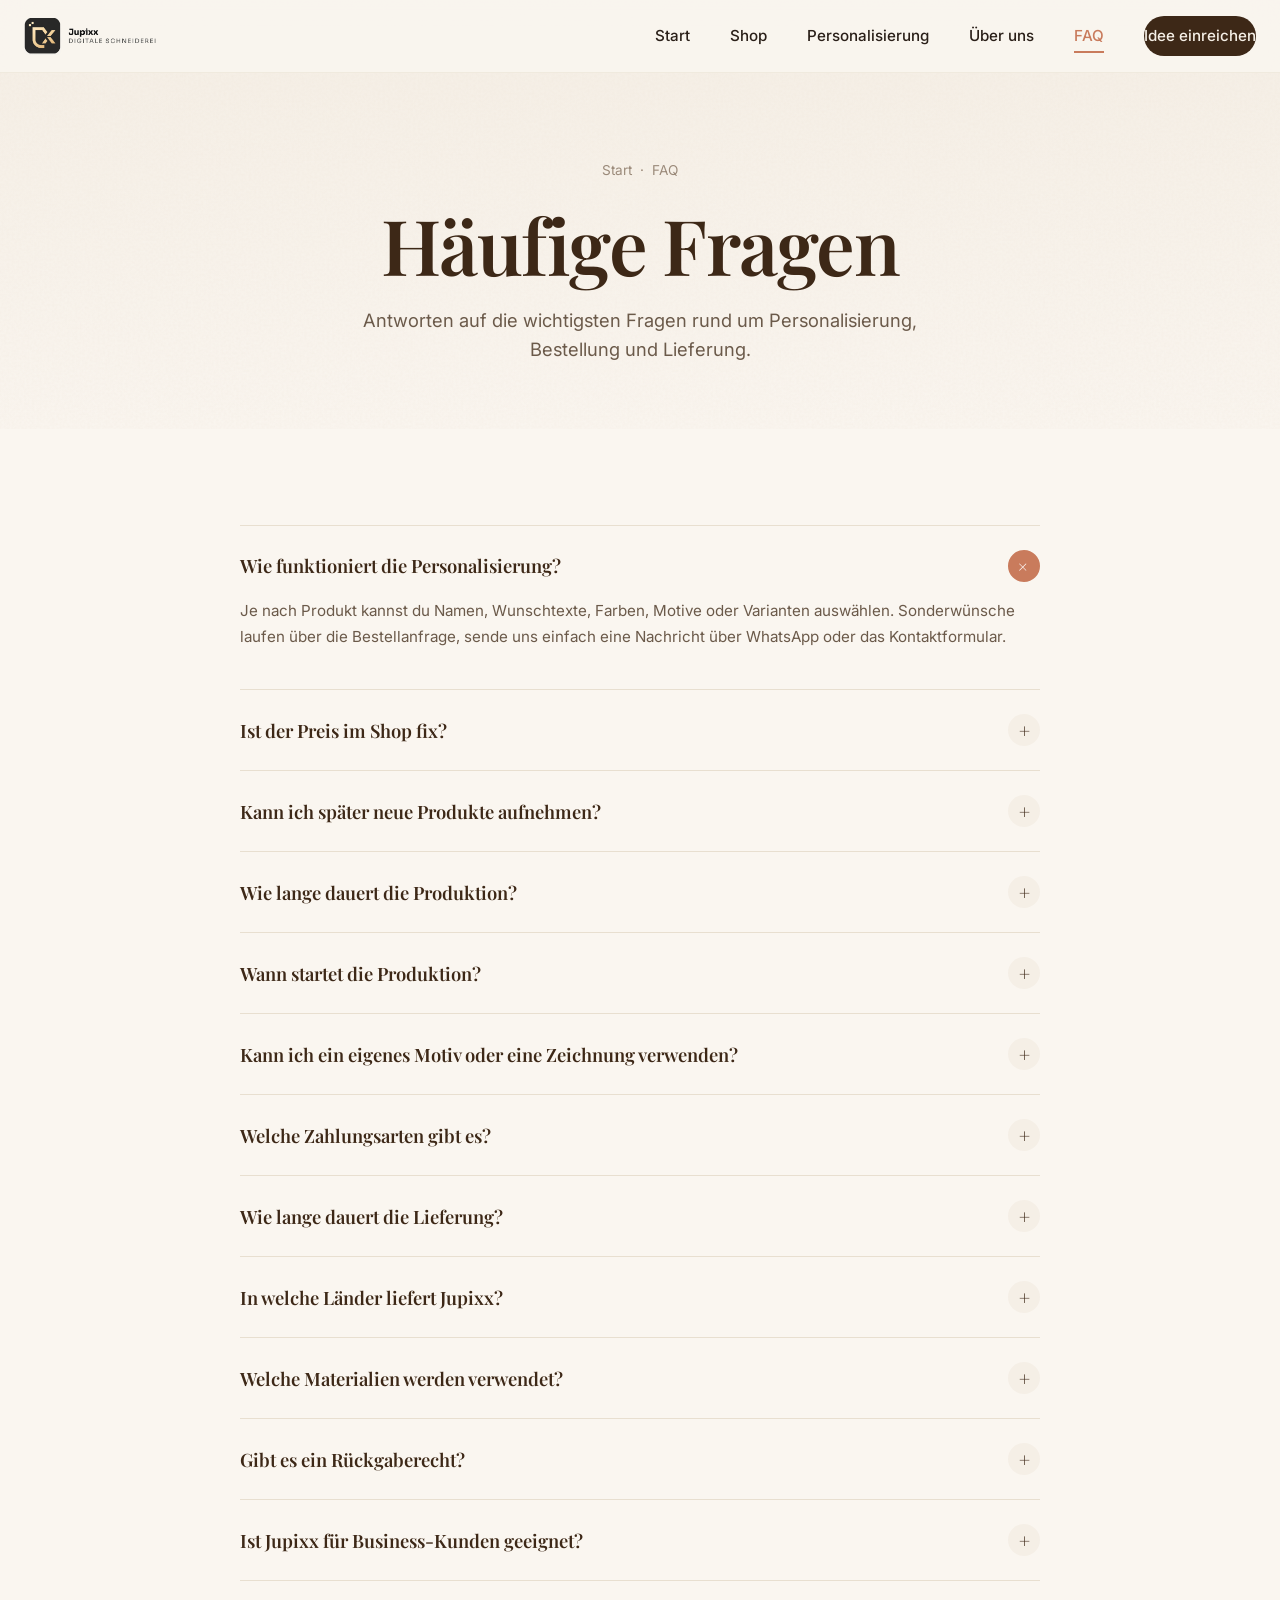
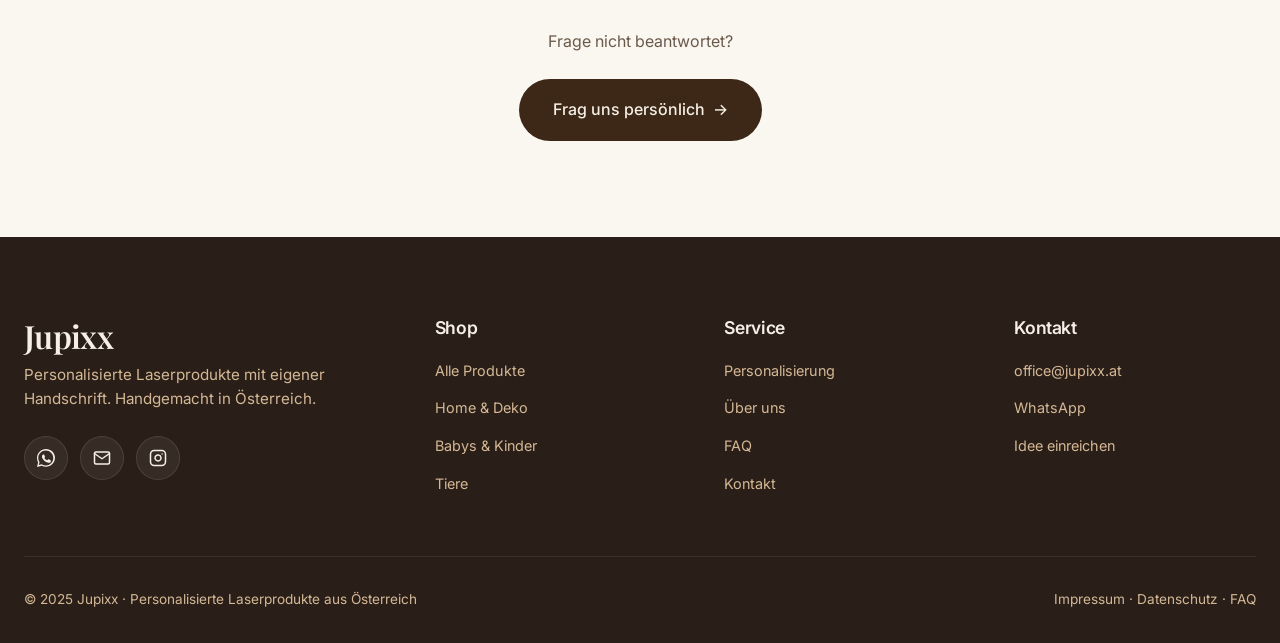
==== commit 6025d74b: "Add files via upload" ====
--- a/faq.html
+++ b/faq.html
@@ -10,15 +10,14 @@
   <link rel="preconnect" href="https://fonts.gstatic.com" crossorigin>
   <link href="https://fonts.googleapis.com/css2?family=Playfair+Display:wght@400;500;600;700&family=Inter:wght@300;400;500;600;700&family=Caveat:wght@400;500;600;700&display=swap" rel="stylesheet">
   <link rel="stylesheet" href="style.css">
-  <link rel="icon" type="image/svg+xml" href="data:image/svg+xml,%3Csvg xmlns='http://www.w3.org/2000/svg' viewBox='0 0 64 64'%3E%3Crect width='64' height='64' rx='14' fill='%233D2817'/%3E%3Ctext x='50%25' y='54%25' font-family='Georgia,serif' font-size='32' font-weight='700' fill='%23F5EFE6' text-anchor='middle' dominant-baseline='middle'%3EJx%3C/text%3E%3C/svg%3E">
+  <link rel="icon" type="image/png" href="favicon.png">
 </head>
 <body>
 
   <nav class="navbar">
     <div class="nav-container">
       <a href="index.html" class="nav-logo">
-        <div class="nav-logo-mark">Jx</div>
-        <div class="nav-logo-text"><span>Jupixx</span><span class="nav-logo-tag">digitale schneiderei</span></div>
+        <img src="logo.png" alt="Jupixx, Digitale Schneiderei" class="nav-logo-img">
       </a>
       <div class="nav-toggle"><span></span><span></span><span></span></div>
       <ul class="nav-links">
--- a/style.css
+++ b/style.css
@@ -1895,3 +1895,22 @@
     transform: none !important;
   }
 }
+
+
+/* ===========================================
+   ECHTES JUPIXX-LOGO
+   =========================================== */
+.nav-logo-img {
+  height: 38px;
+  width: auto;
+  display: block;
+  transition: opacity var(--transition-fast);
+}
+.nav-logo:hover .nav-logo-img {
+  opacity: 0.82;
+}
+@media (max-width: 560px) {
+  .nav-logo-img {
+    height: 32px;
+  }
+}
